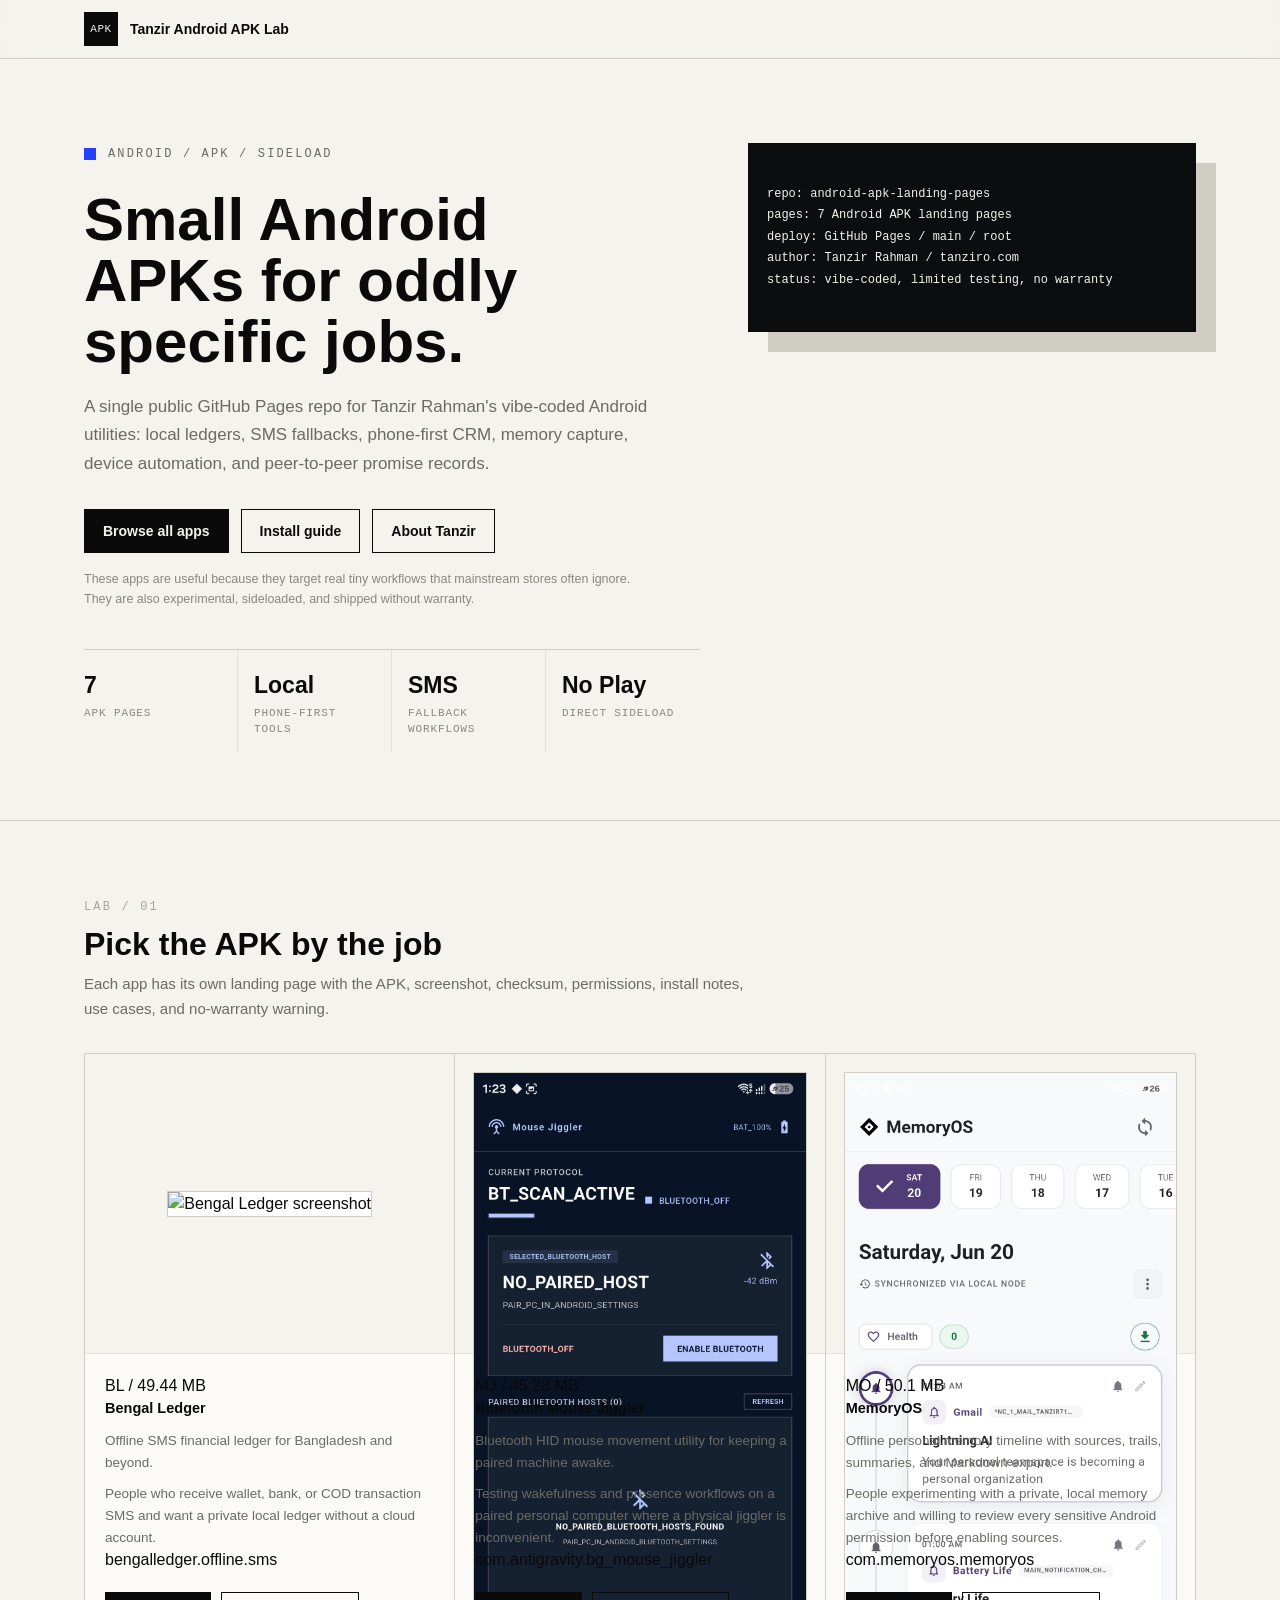
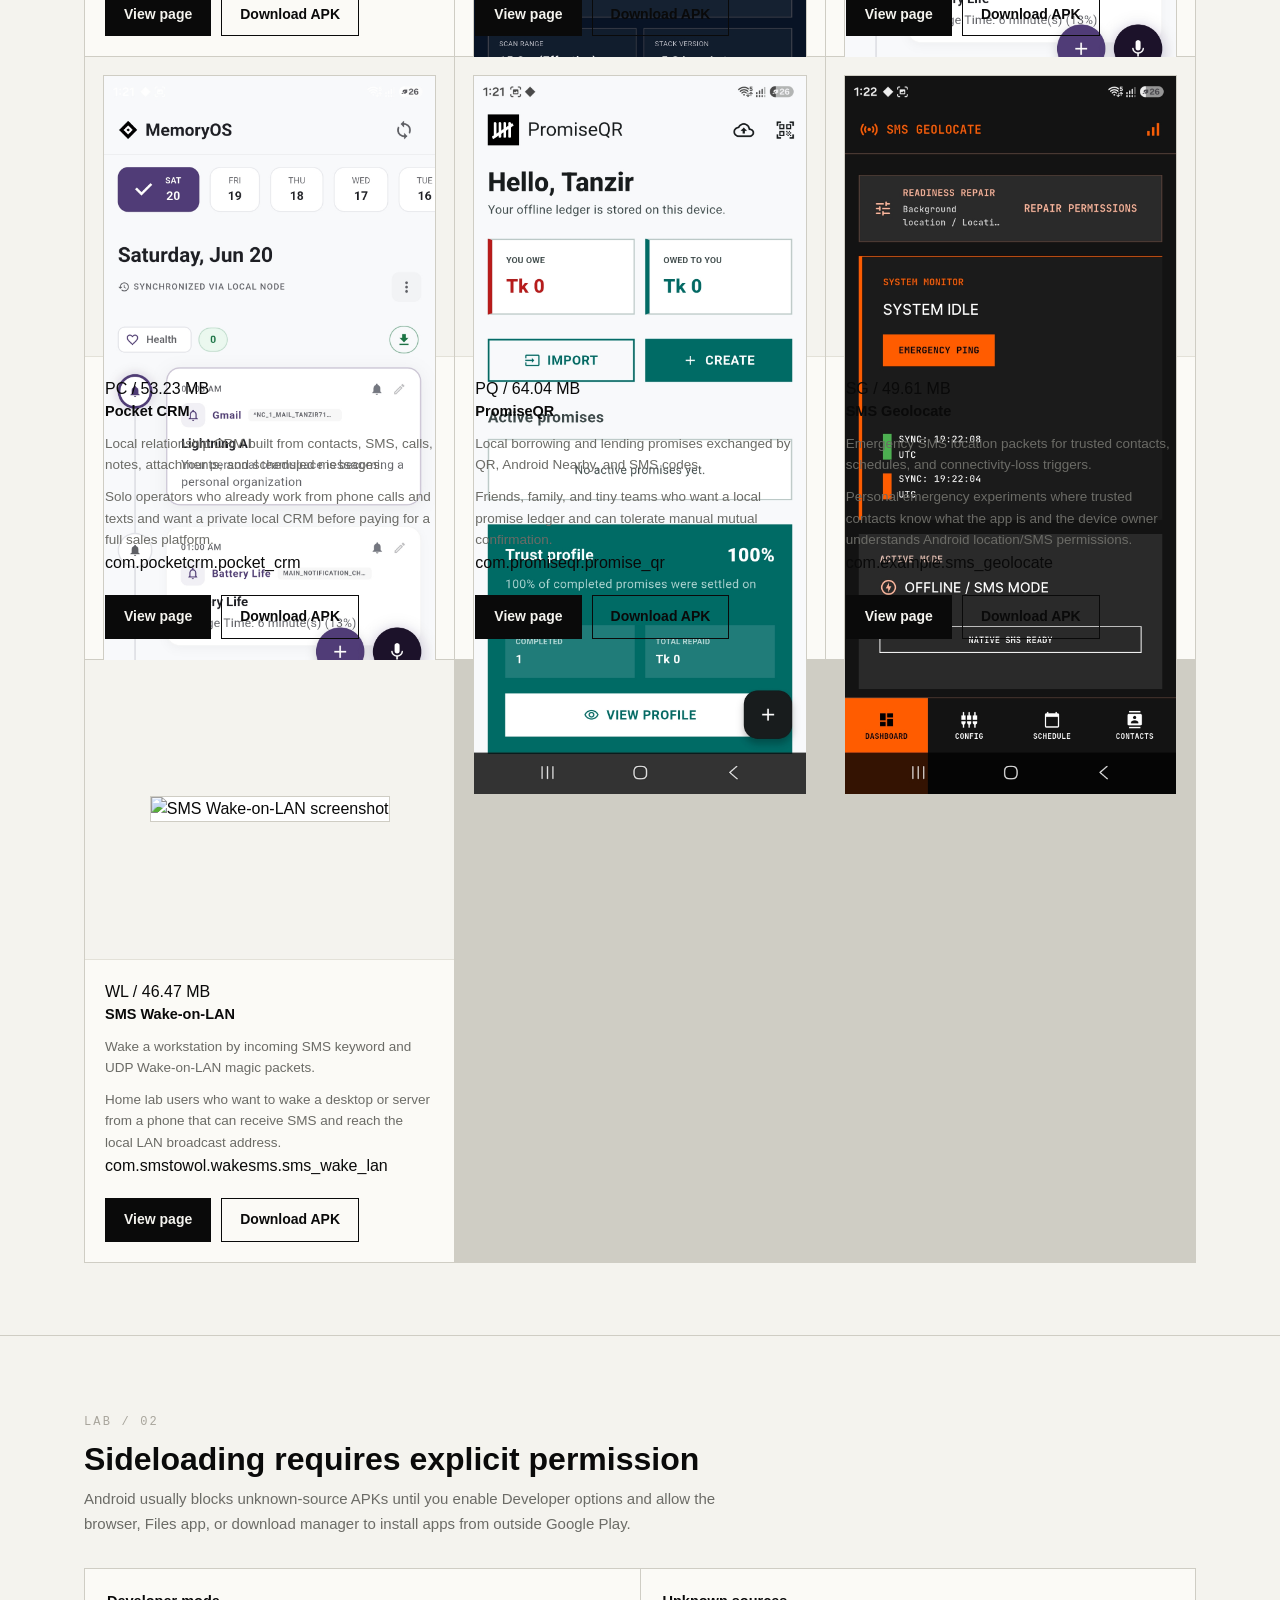
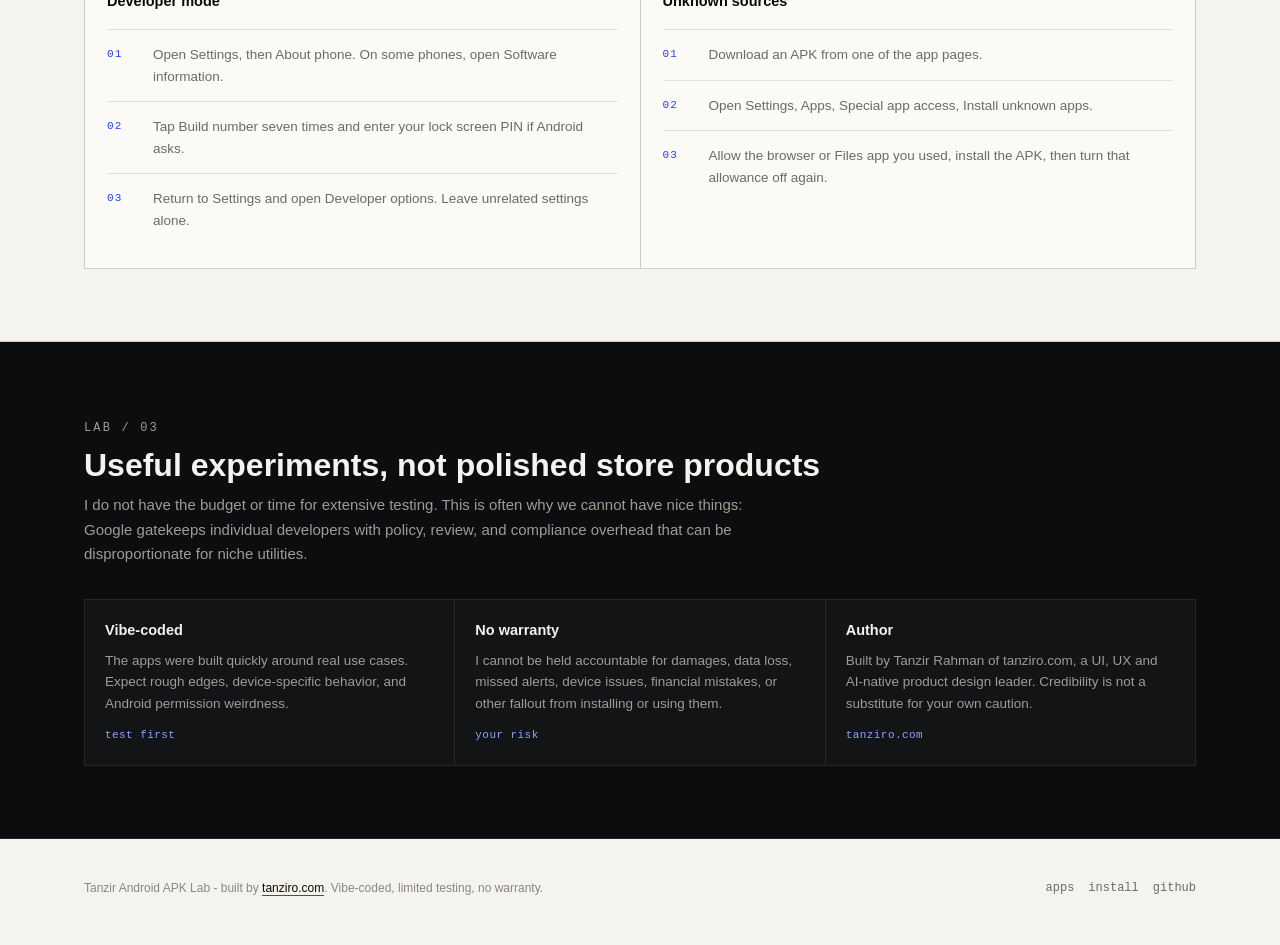
==== index.html @ 5bccbd44 "Create master APK landing pages" ====
﻿<!DOCTYPE html>
<html lang="en">
<head>
    <meta charset="UTF-8">
    <meta name="viewport" content="width=device-width, initial-scale=1.0">
    <title>Tanzir Android APK Lab - Vibe-coded Android utilities</title>
    <meta name="description" content="A single GitHub Pages repo hosting Tanzir Rahman's vibe-coded Android APKs: finance ledgers, SMS utilities, local CRM, memory tools, PromiseQR, and more.">
    <meta name="keywords" content="Tanzir Android APKs, sideload Android apps, offline Android utilities, SMS Wake-on-LAN, PromiseQR, Bengal Ledger, Pocket CRM, MemoryOS">
    <meta name="author" content="Tanzir Rahman">
    <meta name="robots" content="index, follow">
    <link rel="canonical" href="https://tanzir71.github.io/android-apk-landing-pages/">
    <meta property="og:title" content="Tanzir Android APK Lab">
    <meta property="og:description" content="Vibe-coded Android APKs for narrow, useful, local-first jobs.">
    <meta property="og:type" content="website">
    <meta property="og:url" content="https://tanzir71.github.io/android-apk-landing-pages/">
    <meta name="twitter:card" content="summary">
    <link rel="stylesheet" href="./styles.css">
    <script type="application/ld+json">{"@context":"https://schema.org","@type":"CollectionPage","name":"Tanzir Android APK Lab","description":"A single GitHub Pages repo hosting vibe-coded Android APK landing pages and downloads by Tanzir Rahman.","url":"https://tanzir71.github.io/android-apk-landing-pages/","author":{"url":"https://tanziro.com","name":"Tanzir Rahman","@type":"Person"},"hasPart":[{"url":"https://tanzir71.github.io/android-apk-landing-pages/bengal-ledger/","name":"Bengal Ledger","applicationCategory":"FinanceApplication","@type":"SoftwareApplication","operatingSystem":"Android"},{"url":"https://tanzir71.github.io/android-apk-landing-pages/bluetooth-mouse-jiggler/","name":"Bluetooth Mouse Jiggler","applicationCategory":"UtilitiesApplication","@type":"SoftwareApplication","operatingSystem":"Android"},{"url":"https://tanzir71.github.io/android-apk-landing-pages/memoryos/","name":"MemoryOS","applicationCategory":"ProductivityApplication","@type":"SoftwareApplication","operatingSystem":"Android"},{"url":"https://tanzir71.github.io/android-apk-landing-pages/pocket-crm/","name":"Pocket CRM","applicationCategory":"BusinessApplication","@type":"SoftwareApplication","operatingSystem":"Android"},{"url":"https://tanzir71.github.io/android-apk-landing-pages/promiseqr/","name":"PromiseQR","applicationCategory":"FinanceApplication","@type":"SoftwareApplication","operatingSystem":"Android"},{"url":"https://tanzir71.github.io/android-apk-landing-pages/sms-geolocate/","name":"SMS Geolocate","applicationCategory":"UtilitiesApplication","@type":"SoftwareApplication","operatingSystem":"Android"},{"url":"https://tanzir71.github.io/android-apk-landing-pages/sms-wake-lan/","name":"SMS Wake-on-LAN","applicationCategory":"UtilitiesApplication","@type":"SoftwareApplication","operatingSystem":"Android"}]}</script>
</head>
<body>
    <a class="skip sr-only" href="#main">Skip to content</a>
    <header>
        <div class="container header-inner">
            <a class="brand" href="./" aria-label="Tanzir Android APK Lab home">
                <span class="logo" aria-hidden="true"><span>APK</span></span>
                <span class="brand-name">Tanzir Android APK Lab</span>
            </a>
            <details class="site-menu">
                <summary class="menu-toggle" aria-label="Open menu"><span></span><span></span><span></span></summary>
                <nav aria-label="Primary navigation">
                    <a class="nav-link" href="#apps">apps</a>
                    <a class="nav-link" href="#install">install</a>
                    <a class="nav-link" href="#honesty">disclaimer</a>
                    <a class="btn btn-primary" href="#apps">Browse APKs</a>
                </nav>
            </details>
        </div>
    </header>
    <main id="main">
        <section class="hero">
            <div class="container hero-inner">
                <div class="hero-grid">
                    <div>
                        <span class="eyebrow">android / apk / sideload</span>
                        <h1>Small Android APKs for oddly specific jobs.</h1>
                        <p class="lead">A single public GitHub Pages repo for Tanzir Rahman's vibe-coded Android utilities: local ledgers, SMS fallbacks, phone-first CRM, memory capture, device automation, and peer-to-peer promise records.</p>
                        <div class="cta-row">
                            <a class="btn btn-primary" href="#apps">Browse all apps</a>
                            <a class="btn" href="#install">Install guide</a>
                            <a class="btn" href="https://tanziro.com" target="_blank" rel="noopener">About Tanzir</a>
                        </div>
                        <p class="hero-note">These apps are useful because they target real tiny workflows that mainstream stores often ignore. They are also experimental, sideloaded, and shipped without warranty.</p>
                        <div class="stats" aria-label="APK collection highlights">
                            <div class="stat"><div class="num">7</div><div class="lbl">apk pages</div></div>
                            <div class="stat"><div class="num">Local</div><div class="lbl">phone-first tools</div></div>
                            <div class="stat"><div class="num">SMS</div><div class="lbl">fallback workflows</div></div>
                            <div class="stat"><div class="num">No Play</div><div class="lbl">direct sideload</div></div>
                        </div>
                    </div>
                    <div class="master-terminal" aria-label="Repository summary">
repo: android-apk-landing-pages
pages: 7 Android APK landing pages
deploy: GitHub Pages / main / root
author: Tanzir Rahman / tanziro.com
status: vibe-coded, limited testing, no warranty
                    </div>
                </div>
            </div>
        </section>

        <section id="apps" class="section">
            <div class="container">
                <div class="section-head">
                    <span class="idx">LAB / 01</span>
                    <h2>Pick the APK by the job</h2>
                    <p class="sub">Each app has its own landing page with the APK, screenshot, checksum, permissions, install notes, use cases, and no-warranty warning.</p>
                </div>
                <div class="app-showcase">
                    <article class="app-card">
                        <a class="app-card-media" href="./bengal-ledger/">
                            <img src="./bengal-ledger/assets/bengal-ledger-screenshot.png" alt="Bengal Ledger screenshot" loading="lazy">
                        </a>
                        <div class="app-card-body">
                            <span class="idx">BL / 49.44 MB</span>
                            <h3>Bengal Ledger</h3>
                            <p>Offline SMS financial ledger for Bangladesh and beyond.</p>
                            <p>People who receive wallet, bank, or COD transaction SMS and want a private local ledger without a cloud account.</p>
                            <span class="k">bengalledger.offline.sms</span>
                        </div>
                        <div class="app-card-actions">
                            <a class="btn btn-primary" href="./bengal-ledger/">View page</a>
                            <a class="btn" href="./bengal-ledger/assets/bengal-ledger.apk" download>Download APK</a>
                        </div>
                    </article>
                    <article class="app-card">
                        <a class="app-card-media" href="./bluetooth-mouse-jiggler/">
                            <img src="./bluetooth-mouse-jiggler/assets/bluetooth-mouse-jiggler-screenshot.jpg" alt="Bluetooth Mouse Jiggler screenshot" loading="lazy">
                        </a>
                        <div class="app-card-body">
                            <span class="idx">MJ / 45.28 MB</span>
                            <h3>Bluetooth Mouse Jiggler</h3>
                            <p>Bluetooth HID mouse movement utility for keeping a paired machine awake.</p>
                            <p>Testing wakefulness and presence workflows on a paired personal computer where a physical jiggler is inconvenient.</p>
                            <span class="k">com.antigravity.bg_mouse_jiggler</span>
                        </div>
                        <div class="app-card-actions">
                            <a class="btn btn-primary" href="./bluetooth-mouse-jiggler/">View page</a>
                            <a class="btn" href="./bluetooth-mouse-jiggler/assets/bluetooth-mouse-jiggler.apk" download>Download APK</a>
                        </div>
                    </article>
                    <article class="app-card">
                        <a class="app-card-media" href="./memoryos/">
                            <img src="./memoryos/assets/memoryos-screenshot.jpg" alt="MemoryOS screenshot" loading="lazy">
                        </a>
                        <div class="app-card-body">
                            <span class="idx">MO / 50.1 MB</span>
                            <h3>MemoryOS</h3>
                            <p>Offline personal memory timeline with sources, trails, summaries, and Markdown export.</p>
                            <p>People experimenting with a private, local memory archive and willing to review every sensitive Android permission before enabling sources.</p>
                            <span class="k">com.memoryos.memoryos</span>
                        </div>
                        <div class="app-card-actions">
                            <a class="btn btn-primary" href="./memoryos/">View page</a>
                            <a class="btn" href="./memoryos/assets/memoryos.apk" download>Download APK</a>
                        </div>
                    </article>
                    <article class="app-card">
                        <a class="app-card-media" href="./pocket-crm/">
                            <img src="./pocket-crm/assets/pocket-crm-screenshot.jpg" alt="Pocket CRM screenshot" loading="lazy">
                        </a>
                        <div class="app-card-body">
                            <span class="idx">PC / 53.23 MB</span>
                            <h3>Pocket CRM</h3>
                            <p>Local relationship CRM built from contacts, SMS, calls, notes, attachments, and scheduled messages.</p>
                            <p>Solo operators who already work from phone calls and texts and want a private local CRM before paying for a full sales platform.</p>
                            <span class="k">com.pocketcrm.pocket_crm</span>
                        </div>
                        <div class="app-card-actions">
                            <a class="btn btn-primary" href="./pocket-crm/">View page</a>
                            <a class="btn" href="./pocket-crm/assets/pocket-crm.apk" download>Download APK</a>
                        </div>
                    </article>
                    <article class="app-card">
                        <a class="app-card-media" href="./promiseqr/">
                            <img src="./promiseqr/assets/promiseqr-screenshot.jpg" alt="PromiseQR screenshot" loading="lazy">
                        </a>
                        <div class="app-card-body">
                            <span class="idx">PQ / 64.04 MB</span>
                            <h3>PromiseQR</h3>
                            <p>Local borrowing and lending promises exchanged by QR, Android Nearby, and SMS codes.</p>
                            <p>Friends, family, and tiny teams who want a local promise ledger and can tolerate manual mutual confirmation.</p>
                            <span class="k">com.promiseqr.promise_qr</span>
                        </div>
                        <div class="app-card-actions">
                            <a class="btn btn-primary" href="./promiseqr/">View page</a>
                            <a class="btn" href="./promiseqr/assets/promiseqr.apk" download>Download APK</a>
                        </div>
                    </article>
                    <article class="app-card">
                        <a class="app-card-media" href="./sms-geolocate/">
                            <img src="./sms-geolocate/assets/sms-geolocate-screenshot.jpg" alt="SMS Geolocate screenshot" loading="lazy">
                        </a>
                        <div class="app-card-body">
                            <span class="idx">SG / 49.61 MB</span>
                            <h3>SMS Geolocate</h3>
                            <p>Emergency SMS location packets for trusted contacts, schedules, and connectivity-loss triggers.</p>
                            <p>Personal emergency experiments where trusted contacts know what the app is and the device owner understands Android location/SMS permissions.</p>
                            <span class="k">com.example.sms_geolocate</span>
                        </div>
                        <div class="app-card-actions">
                            <a class="btn btn-primary" href="./sms-geolocate/">View page</a>
                            <a class="btn" href="./sms-geolocate/assets/sms-geolocate.apk" download>Download APK</a>
                        </div>
                    </article>
                    <article class="app-card">
                        <a class="app-card-media" href="./sms-wake-lan/">
                            <img src="./sms-wake-lan/assets/sms-wake-lan-screenshot.png" alt="SMS Wake-on-LAN screenshot" loading="lazy">
                        </a>
                        <div class="app-card-body">
                            <span class="idx">WL / 46.47 MB</span>
                            <h3>SMS Wake-on-LAN</h3>
                            <p>Wake a workstation by incoming SMS keyword and UDP Wake-on-LAN magic packets.</p>
                            <p>Home lab users who want to wake a desktop or server from a phone that can receive SMS and reach the local LAN broadcast address.</p>
                            <span class="k">com.smstowol.wakesms.sms_wake_lan</span>
                        </div>
                        <div class="app-card-actions">
                            <a class="btn btn-primary" href="./sms-wake-lan/">View page</a>
                            <a class="btn" href="./sms-wake-lan/assets/sms-wake-lan.apk" download>Download APK</a>
                        </div>
                    </article>
                </div>
            </div>
        </section>

        <section id="install" class="section">
            <div class="container">
                <div class="section-head">
                    <span class="idx">LAB / 02</span>
                    <h2>Sideloading requires explicit permission</h2>
                    <p class="sub">Android usually blocks unknown-source APKs until you enable Developer options and allow the browser, Files app, or download manager to install apps from outside Google Play.</p>
                </div>
                <div class="install-grid">
                    <div class="install-panel">
                        <h3>Developer mode</h3>
                        <ol class="step-list">
                            <li>Open Settings, then About phone. On some phones, open Software information.</li>
                            <li>Tap Build number seven times and enter your lock screen PIN if Android asks.</li>
                            <li>Return to Settings and open Developer options. Leave unrelated settings alone.</li>
                        </ol>
                    </div>
                    <div class="install-panel">
                        <h3>Unknown sources</h3>
                        <ol class="step-list">
                            <li>Download an APK from one of the app pages.</li>
                            <li>Open Settings, Apps, Special app access, Install unknown apps.</li>
                            <li>Allow the browser or Files app you used, install the APK, then turn that allowance off again.</li>
                        </ol>
                    </div>
                </div>
            </div>
        </section>

        <section id="honesty" class="honesty section">
            <div class="container">
                <div class="section-head">
                    <span class="idx">LAB / 03</span>
                    <h2>Useful experiments, not polished store products</h2>
                    <p class="sub">I do not have the budget or time for extensive testing. This is often why we cannot have nice things: Google gatekeeps individual developers with policy, review, and compliance overhead that can be disproportionate for niche utilities.</p>
                </div>
                <div class="grid grid-3">
                    <div class="cell"><h3>Vibe-coded</h3><p>The apps were built quickly around real use cases. Expect rough edges, device-specific behavior, and Android permission weirdness.</p><span class="k">test first</span></div>
                    <div class="cell"><h3>No warranty</h3><p>I cannot be held accountable for damages, data loss, missed alerts, device issues, financial mistakes, or other fallout from installing or using them.</p><span class="k">your risk</span></div>
                    <div class="cell"><h3>Author</h3><p>Built by Tanzir Rahman of tanziro.com, a UI, UX and AI-native product design leader. Credibility is not a substitute for your own caution.</p><span class="k">tanziro.com</span></div>
                </div>
            </div>
        </section>
    </main>
    <footer>
        <div class="container footer-inner">
            <div class="footer-note">Tanzir Android APK Lab - built by <a href="https://tanziro.com" target="_blank" rel="noopener">tanziro.com</a>. Vibe-coded, limited testing, no warranty.</div>
            <div class="footer-links">
                <a href="#apps">apps</a>
                <a href="#install">install</a>
                <a href="https://github.com/tanzir71/android-apk-landing-pages" target="_blank" rel="noopener">github</a>
            </div>
        </div>
    </footer>
    <script src="./site.js"></script>
</body>
</html>
---- styles.css ----
﻿:root {
  --bg: #f4f3ee;
  --bg-alt: #ebe9e1;
  --fg: #0a0a0a;
  --muted: #6b6b66;
  --muted-2: #8a877e;
  --faint: #a8a59c;
  --border: #cfcdc4;
  --border-soft: #e3e1d8;
  --panel: #fbfaf6;
  --acc: #2540ff;
  --acc-soft: #c8d0ff;
  --danger: #a32222;
  --dk-bg: #0c0d0e;
  --dk-bg-2: #131416;
  --dk-ink: #f4f3ee;
  --dk-mute: #9b9d96;
  --dk-rule: #25272a;
  --f-sans: "Inter", "Inter Tight", "Helvetica Neue", Helvetica, Arial, system-ui, sans-serif;
  --f-mono: "JetBrains Mono", "SF Mono", ui-monospace, Menlo, Consolas, monospace;
}
* { box-sizing: border-box; }
html { scroll-behavior: smooth; }
body {
  margin: 0;
  background: var(--bg);
  color: var(--fg);
  font-family: var(--f-sans);
  line-height: 1.5;
}
a { color: inherit; text-decoration: none; }
img { max-width: 100%; display: block; }
.container { margin: 0 auto; max-width: 1152px; padding: 0 20px; }
.sr-only {
  position: absolute;
  width: 1px;
  height: 1px;
  padding: 0;
  margin: -1px;
  overflow: hidden;
  clip: rect(0,0,0,0);
  white-space: nowrap;
  border-width: 0;
}
.skip:focus {
  position: fixed;
  left: 16px;
  top: 16px;
  z-index: 9999;
  width: auto;
  height: auto;
  margin: 0;
  overflow: visible;
  clip: auto;
  white-space: normal;
  border: 1px solid var(--fg);
  background: var(--bg);
  padding: 8px 12px;
  font-size: 14px;
}
.mono { font-family: var(--f-mono); }
header {
  position: sticky;
  top: 0;
  z-index: 40;
  border-bottom: 1px solid var(--border);
  background: rgba(244, 243, 238, 0.92);
  backdrop-filter: blur(10px);
}
.header-inner {
  display: flex;
  align-items: center;
  justify-content: space-between;
  gap: 16px;
  padding-top: 12px;
  padding-bottom: 12px;
}
.brand { display: inline-flex; align-items: center; gap: 12px; min-width: 0; }
.logo {
  display: grid;
  place-items: center;
  width: 34px;
  height: 34px;
  background: var(--fg);
  flex: none;
}
.logo span {
  font-family: var(--f-mono);
  font-size: 11px;
  color: var(--bg);
  letter-spacing: 0.05em;
}
.brand-name {
  font-size: 14px;
  font-weight: 650;
  letter-spacing: 0;
  overflow: hidden;
  text-overflow: ellipsis;
  white-space: nowrap;
}
.site-menu { display: flex; align-items: center; margin-left: auto; }
.menu-toggle {
  display: none;
  position: relative;
  width: 36px;
  height: 36px;
  border: 1px solid var(--fg);
  background: transparent;
  color: var(--fg);
  cursor: pointer;
}
.menu-toggle::-webkit-details-marker { display: none; }
.menu-toggle span { position: absolute; left: 8px; right: 8px; height: 2px; background: currentColor; }
.menu-toggle span:nth-child(1) { top: 10px; }
.menu-toggle span:nth-child(2) { top: 17px; }
.menu-toggle span:nth-child(3) { top: 24px; }
nav {
  display: flex;
  flex-wrap: wrap;
  align-items: center;
  justify-content: flex-end;
  gap: 6px;
  font-size: 14px;
}
.nav-link {
  display: inline-flex;
  height: 36px;
  align-items: center;
  padding: 0 10px;
  color: var(--muted);
  transition: background-color 120ms ease, color 120ms ease;
}
.nav-link:hover { background: var(--bg-alt); color: var(--fg); }
.btn {
  display: inline-flex;
  align-items: center;
  justify-content: center;
  min-height: 44px;
  padding: 0 18px;
  border: 1px solid var(--fg);
  background: transparent;
  color: var(--fg);
  font-size: 14px;
  font-weight: 650;
  cursor: pointer;
  font-family: var(--f-sans);
  text-align: center;
  transition: background-color 120ms ease, color 120ms ease, border-color 120ms ease;
}
.btn:hover { background: var(--fg); color: var(--bg); }
.btn-primary { background: var(--fg); color: var(--bg); }
.btn-primary:hover { background: var(--acc); border-color: var(--acc); color: #fff; }
.btn-acc { background: var(--acc); border-color: var(--acc); color: #fff; }
.btn-acc:hover { background: var(--fg); border-color: var(--fg); color: var(--bg); }
.hero { border-bottom: 1px solid var(--border); position: relative; overflow: hidden; }
.hero-inner { padding-top: 84px; padding-bottom: 68px; position: relative; }
.hero-grid {
  display: grid;
  grid-template-columns: 1fr;
  gap: 48px;
  align-items: start;
}
@media (min-width: 980px) {
  .hero-grid { grid-template-columns: minmax(0, 11fr) minmax(300px, 8fr); }
}
.eyebrow {
  display: inline-flex;
  align-items: center;
  gap: 12px;
  font-family: var(--f-mono);
  font-size: 12px;
  letter-spacing: 0.18em;
  text-transform: uppercase;
  color: var(--muted);
}
.eyebrow::before { content: ""; width: 12px; height: 12px; background: var(--acc); flex: none; }
h1 {
  margin: 22px 0 0;
  font-size: 44px;
  font-weight: 700;
  letter-spacing: 0;
  line-height: 1.02;
  text-wrap: balance;
}
@media (min-width: 640px) { h1 { font-size: 60px; } }
.lead {
  margin-top: 20px;
  max-width: 590px;
  font-size: 16px;
  line-height: 1.7;
  color: var(--muted);
  text-wrap: pretty;
}
@media (min-width: 640px) { .lead { font-size: 17px; } }
.cta-row { margin-top: 30px; display: flex; flex-wrap: wrap; gap: 12px; align-items: center; }
.hero-note {
  margin-top: 16px;
  max-width: 560px;
  font-size: 12.5px;
  line-height: 1.6;
  color: var(--muted-2);
}
.hero-note a { border-bottom: 1px solid var(--acc); color: var(--fg); }
.stats {
  margin-top: 40px;
  display: grid;
  grid-template-columns: repeat(2, minmax(0, 1fr));
  border-top: 1px solid var(--border);
}
@media (min-width: 640px) { .stats { grid-template-columns: repeat(4, minmax(0, 1fr)); } }
.stat { padding: 18px 16px 14px 16px; border-right: 1px solid var(--border-soft); min-width: 0; }
.stat:first-child { padding-left: 0; }
.stat:last-child { border-right: none; }
.stat .num {
  font-size: 23px;
  font-weight: 700;
  letter-spacing: 0;
  overflow-wrap: anywhere;
}
.stat .lbl {
  margin-top: 2px;
  font-size: 11px;
  font-family: var(--f-mono);
  letter-spacing: 0.08em;
  text-transform: uppercase;
  color: var(--muted-2);
}
.phone-wrap {
  display: grid;
  grid-template-columns: minmax(0, 1fr);
  gap: 14px;
  min-width: 0;
}
.phone-frame {
  border: 1px solid var(--fg);
  background: var(--dk-bg);
  padding: 12px;
  width: min(100%, 380px);
  margin: 0 auto;
  justify-self: center;
  box-shadow: 20px 20px 0 var(--border);
}
.phone-frame img {
  width: 100%;
  height: min(72vh, 760px);
  object-fit: contain;
  object-position: top center;
  border: 1px solid var(--dk-rule);
  background: #fff;
}
.checksum {
  max-width: 380px;
  justify-self: center;
  width: 100%;
  border: 1px solid var(--border);
  background: var(--panel);
  padding: 12px;
}
.checksum .label {
  display: block;
  font-family: var(--f-mono);
  font-size: 11px;
  letter-spacing: 0.14em;
  text-transform: uppercase;
  color: var(--muted-2);
}
.checksum code {
  display: block;
  margin-top: 8px;
  font-family: var(--f-mono);
  font-size: 11px;
  line-height: 1.55;
  word-break: break-all;
  color: var(--fg);
}
.copy-inline {
  margin-top: 10px;
  min-height: 30px;
  padding: 0 10px;
  border: 1px solid var(--border);
  background: transparent;
  font-family: var(--f-mono);
  font-size: 10.5px;
  letter-spacing: 0.08em;
  cursor: pointer;
}
.copy-inline:hover { border-color: var(--acc); color: var(--acc); }
.section { padding: 72px 0; border-bottom: 1px solid var(--border); }
.section-head { margin-bottom: 32px; }
.section-head .idx { font-family: var(--f-mono); font-size: 12px; color: var(--faint); letter-spacing: 0.18em; }
h2 {
  margin: 10px 0 0;
  font-size: 26px;
  font-weight: 700;
  letter-spacing: 0;
  line-height: 1.1;
  text-wrap: balance;
}
@media (min-width: 640px) { h2 { font-size: 32px; } }
.sub {
  margin-top: 10px;
  font-size: 15px;
  color: var(--muted);
  max-width: 680px;
  line-height: 1.65;
}
.grid {
  display: grid;
  grid-template-columns: 1fr;
  gap: 1px;
  background: var(--border);
  border: 1px solid var(--border);
}
@media (min-width: 640px) { .grid-2 { grid-template-columns: repeat(2, minmax(0, 1fr)); } }
@media (min-width: 1024px) {
  .grid-3 { grid-template-columns: repeat(3, minmax(0, 1fr)); }
  .grid-4 { grid-template-columns: repeat(4, minmax(0, 1fr)); }
}
.cell {
  background: var(--panel);
  padding: 20px;
  min-width: 0;
  transition: background-color 120ms ease;
}
.cell:hover { background: var(--bg); }
h3 { margin: 0; font-size: 14.5px; font-weight: 700; letter-spacing: 0; }
.cell p { margin: 8px 0 0; font-size: 13.5px; line-height: 1.6; color: var(--muted); }
.cell .k {
  display: inline-block;
  margin-top: 12px;
  font-size: 11px;
  color: var(--acc);
  font-family: var(--f-mono);
  letter-spacing: 0.04em;
  overflow-wrap: anywhere;
}
.link-cell { display: block; }
.install-grid {
  display: grid;
  grid-template-columns: 1fr;
  gap: 1px;
  background: var(--border);
  border: 1px solid var(--border);
}
@media (min-width: 900px) { .install-grid { grid-template-columns: minmax(0, 1fr) minmax(0, 1fr); } }
.install-panel {
  background: var(--panel);
  padding: 22px;
  min-width: 0;
}
.step-list {
  margin: 16px 0 0;
  padding: 0;
  list-style: none;
  counter-reset: steps;
}
.step-list li {
  counter-increment: steps;
  display: grid;
  grid-template-columns: 34px minmax(0, 1fr);
  gap: 12px;
  padding: 14px 0;
  border-top: 1px solid var(--border-soft);
  font-size: 13.5px;
  color: var(--muted);
  line-height: 1.6;
}
.step-list li::before {
  content: counter(steps, decimal-leading-zero);
  font-family: var(--f-mono);
  color: var(--acc);
  font-size: 11px;
  letter-spacing: 0.1em;
  padding-top: 2px;
}
.pre-block {
  position: relative;
  margin-top: 16px;
  min-width: 0;
  background: var(--dk-bg);
  color: var(--dk-ink);
  font-family: var(--f-mono);
  font-size: 12px;
  line-height: 1.65;
  padding: 16px;
  padding-right: 64px;
  overflow-x: auto;
  white-space: pre-wrap;
  word-break: break-word;
}
.pre-copy {
  position: absolute;
  top: 8px;
  right: 8px;
  min-height: 26px;
  padding: 0 10px;
  font-size: 10.5px;
  font-family: var(--f-mono);
  letter-spacing: 0.06em;
  border: 1px solid var(--dk-rule);
  background: var(--dk-bg-2);
  color: var(--dk-ink);
  cursor: pointer;
}
.pre-copy:hover { background: var(--acc); border-color: var(--acc); }
.perm-table {
  border: 1px solid var(--border);
  background: var(--border);
  display: grid;
  gap: 1px;
}
.perm-row {
  display: grid;
  grid-template-columns: 1fr;
  gap: 0;
  background: var(--panel);
  min-width: 0;
}
@media (min-width: 760px) { .perm-row { grid-template-columns: minmax(220px, 0.7fr) minmax(0, 1.3fr); } }
.perm-name {
  padding: 14px 16px;
  font-family: var(--f-mono);
  font-size: 12px;
  color: var(--fg);
  border-bottom: 1px solid var(--border-soft);
  overflow-wrap: anywhere;
}
@media (min-width: 760px) { .perm-name { border-right: 1px solid var(--border-soft); border-bottom: 0; } }
.perm-why {
  padding: 14px 16px;
  color: var(--muted);
  font-size: 13.5px;
  line-height: 1.6;
}
.honesty {
  background: var(--dk-bg);
  color: var(--dk-ink);
  border-bottom: 1px solid var(--dk-rule);
}
.honesty .section-head .idx { color: var(--dk-mute); }
.honesty h2 { color: var(--dk-ink); }
.honesty .sub { color: var(--dk-mute); }
.honesty .grid { background: var(--dk-rule); border-color: var(--dk-rule); }
.honesty .cell { background: var(--dk-bg-2); }
.honesty .cell:hover { background: #181a1d; }
.honesty .cell p { color: var(--dk-mute); }
.honesty .cell .k { color: #8fa3ff; }
.author-band {
  display: grid;
  grid-template-columns: 1fr;
  gap: 1px;
  background: var(--border);
  border: 1px solid var(--border);
}
@media (min-width: 820px) { .author-band { grid-template-columns: minmax(0, 1fr) minmax(0, 1fr); } }
.author-card {
  background: var(--panel);
  padding: 24px 22px;
  min-width: 0;
}
.author-card p { margin: 10px 0 0; color: var(--muted); font-size: 14px; line-height: 1.65; }
.author-card a { border-bottom: 1px solid var(--acc); }
footer { padding: 40px 0 48px; }
.footer-inner {
  display: flex;
  flex-direction: column;
  gap: 14px;
  justify-content: space-between;
}
@media (min-width: 640px) { .footer-inner { flex-direction: row; align-items: center; } }
.footer-note { font-size: 12px; color: var(--muted-2); }
.footer-note a { border-bottom: 1px solid var(--acc); color: var(--fg); }
.footer-links {
  display: flex;
  flex-wrap: wrap;
  gap: 14px;
  font-size: 12px;
  font-family: var(--f-mono);
}
.footer-links a { color: var(--muted); }
.footer-links a:hover { color: var(--acc); }
@media (max-width: 639px) {
  .container { padding-left: 16px; padding-right: 16px; }
  .header-inner { position: relative; min-height: 58px; gap: 12px; }
  .site-menu { flex: none; margin-left: auto; }
  .menu-toggle { display: block; }
  .menu-toggle:focus-visible { outline: 2px solid var(--acc); outline-offset: 2px; }
  header nav {
    display: none;
    position: absolute;
    left: 16px;
    right: 16px;
    top: calc(100% + 1px);
    z-index: 50;
    flex-direction: column;
    align-items: stretch;
    justify-content: flex-start;
    gap: 4px;
    margin: 0;
    padding: 8px;
    overflow: visible;
    border: 1px solid var(--border);
    background: var(--bg);
    box-shadow: 0 18px 36px rgba(10, 10, 10, 0.14);
  }
  .site-menu[open] nav { display: flex; }
  header .nav-link, header .btn { width: 100%; justify-content: flex-start; min-height: 36px; }
  .hero-inner { padding-top: 52px; padding-bottom: 56px; }
  .hero-grid { gap: 36px; }
  .eyebrow { gap: 8px; font-size: 11px; letter-spacing: 0.12em; line-height: 1.6; }
  h1 { font-size: 39px; line-height: 1.05; }
  .lead { line-height: 1.62; }
  .stats { margin-top: 32px; }
  .stat { padding: 16px 12px 13px 12px; }
  .stat:first-child { padding-left: 0; }
  .phone-frame { box-shadow: 10px 10px 0 var(--border); }
  .section { padding: 56px 0; }
  .cta-row .btn { width: 100%; }
}
@media (prefers-reduced-motion: reduce) {
  html { scroll-behavior: auto; }
  *, *::before, *::after { transition-duration: 0.01ms !important; animation-duration: 0.01ms !important; }
}
.master-terminal {
  border: 1px solid var(--fg);
  background: var(--dk-bg);
  color: var(--dk-ink);
  padding: 18px;
  box-shadow: 20px 20px 0 var(--border);
  font-family: var(--f-mono);
  font-size: 12px;
  line-height: 1.8;
  white-space: pre-wrap;
  overflow-x: auto;
}
.master-terminal .muted { color: var(--dk-mute); }
.app-showcase {
  display: grid;
  grid-template-columns: 1fr;
  gap: 1px;
  background: var(--border);
  border: 1px solid var(--border);
}
@media (min-width: 760px) { .app-showcase { grid-template-columns: repeat(2, minmax(0, 1fr)); } }
@media (min-width: 1120px) { .app-showcase { grid-template-columns: repeat(3, minmax(0, 1fr)); } }
.app-card {
  display: grid;
  grid-template-rows: auto 1fr auto;
  min-width: 0;
  background: var(--panel);
  color: var(--fg);
}
.app-card-media {
  height: 300px;
  padding: 18px;
  border-bottom: 1px solid var(--border-soft);
  background: var(--bg);
  display: grid;
  place-items: center;
}
.app-card-media img {
  max-height: 100%;
  width: auto;
  object-fit: contain;
  border: 1px solid var(--border);
  background: #fff;
}
.app-card-body { padding: 20px; }
.app-card-body p { margin: 10px 0 0; color: var(--muted); font-size: 13.5px; line-height: 1.6; }
.app-card-actions {
  display: flex;
  flex-wrap: wrap;
  gap: 10px;
  padding: 0 20px 20px;
}
@media (max-width: 639px) {
  .master-terminal { box-shadow: 10px 10px 0 var(--border); }
  .app-card-media { height: 260px; }
}
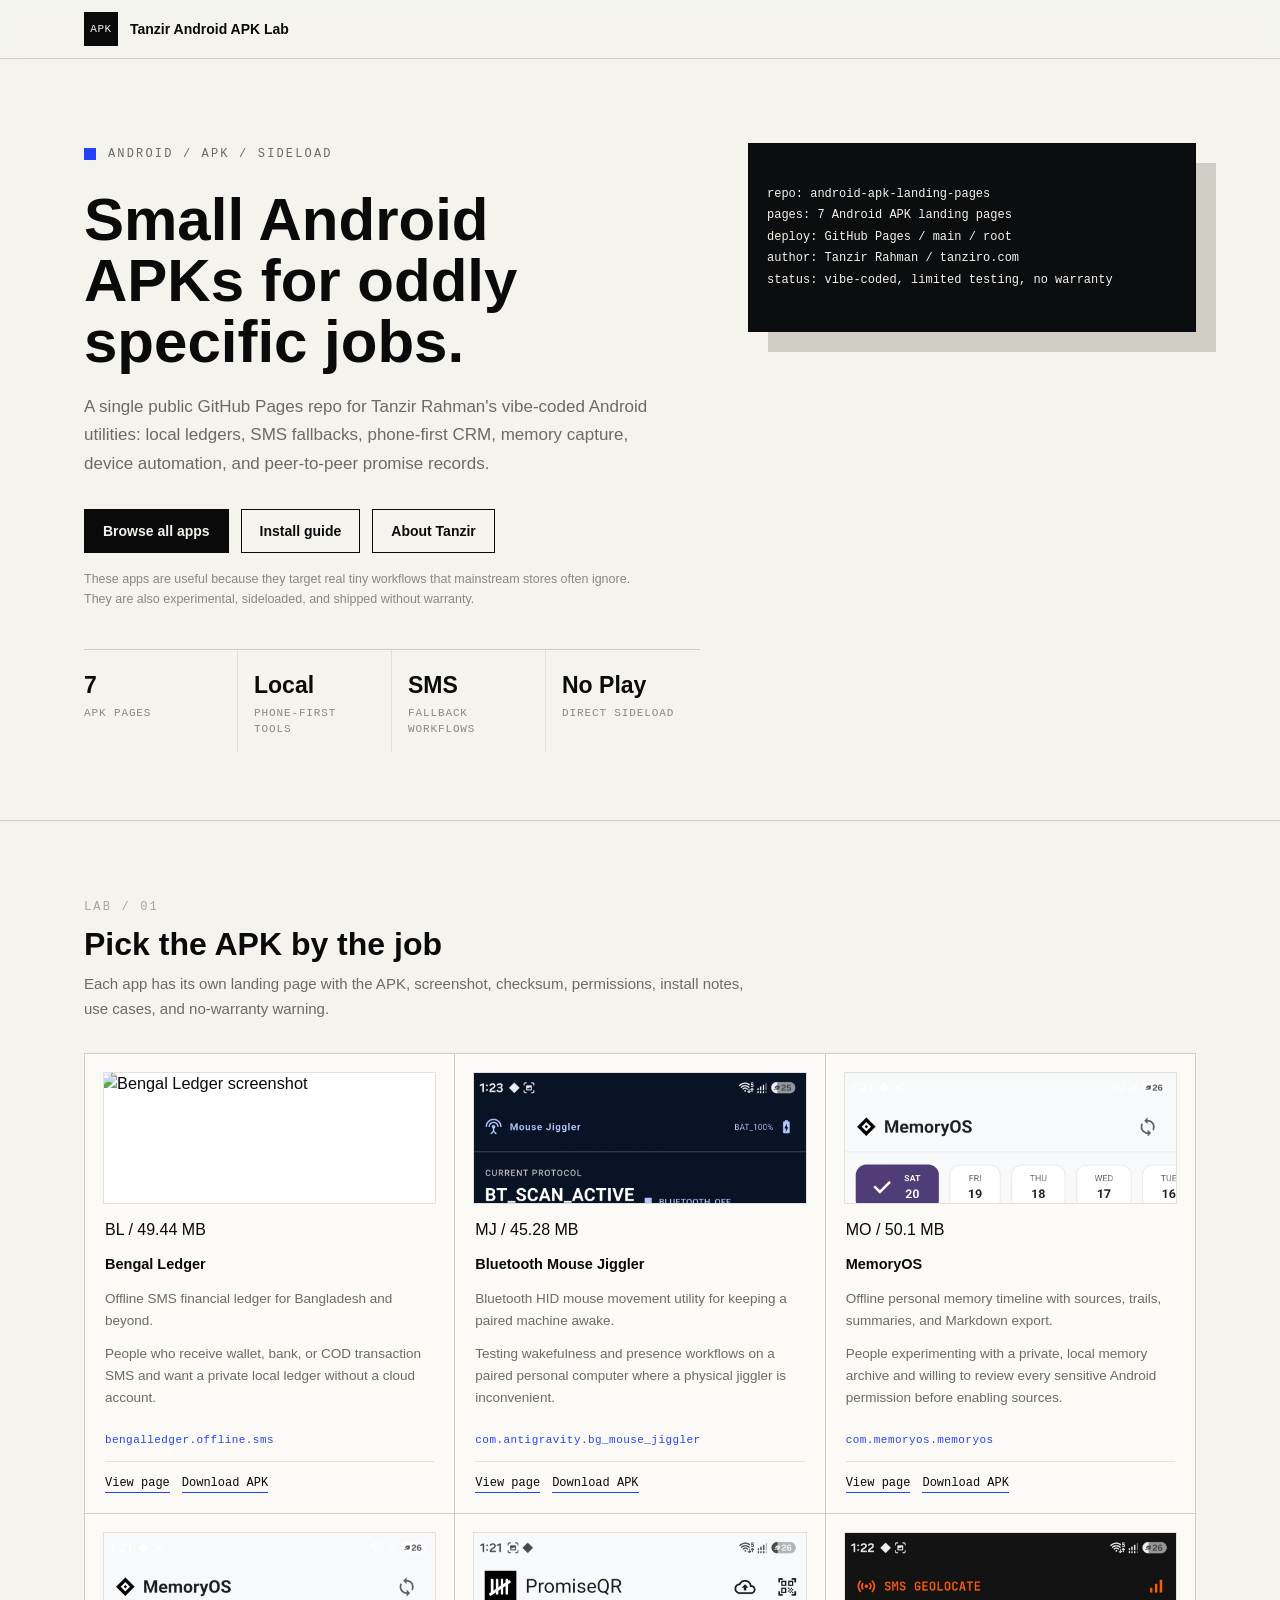
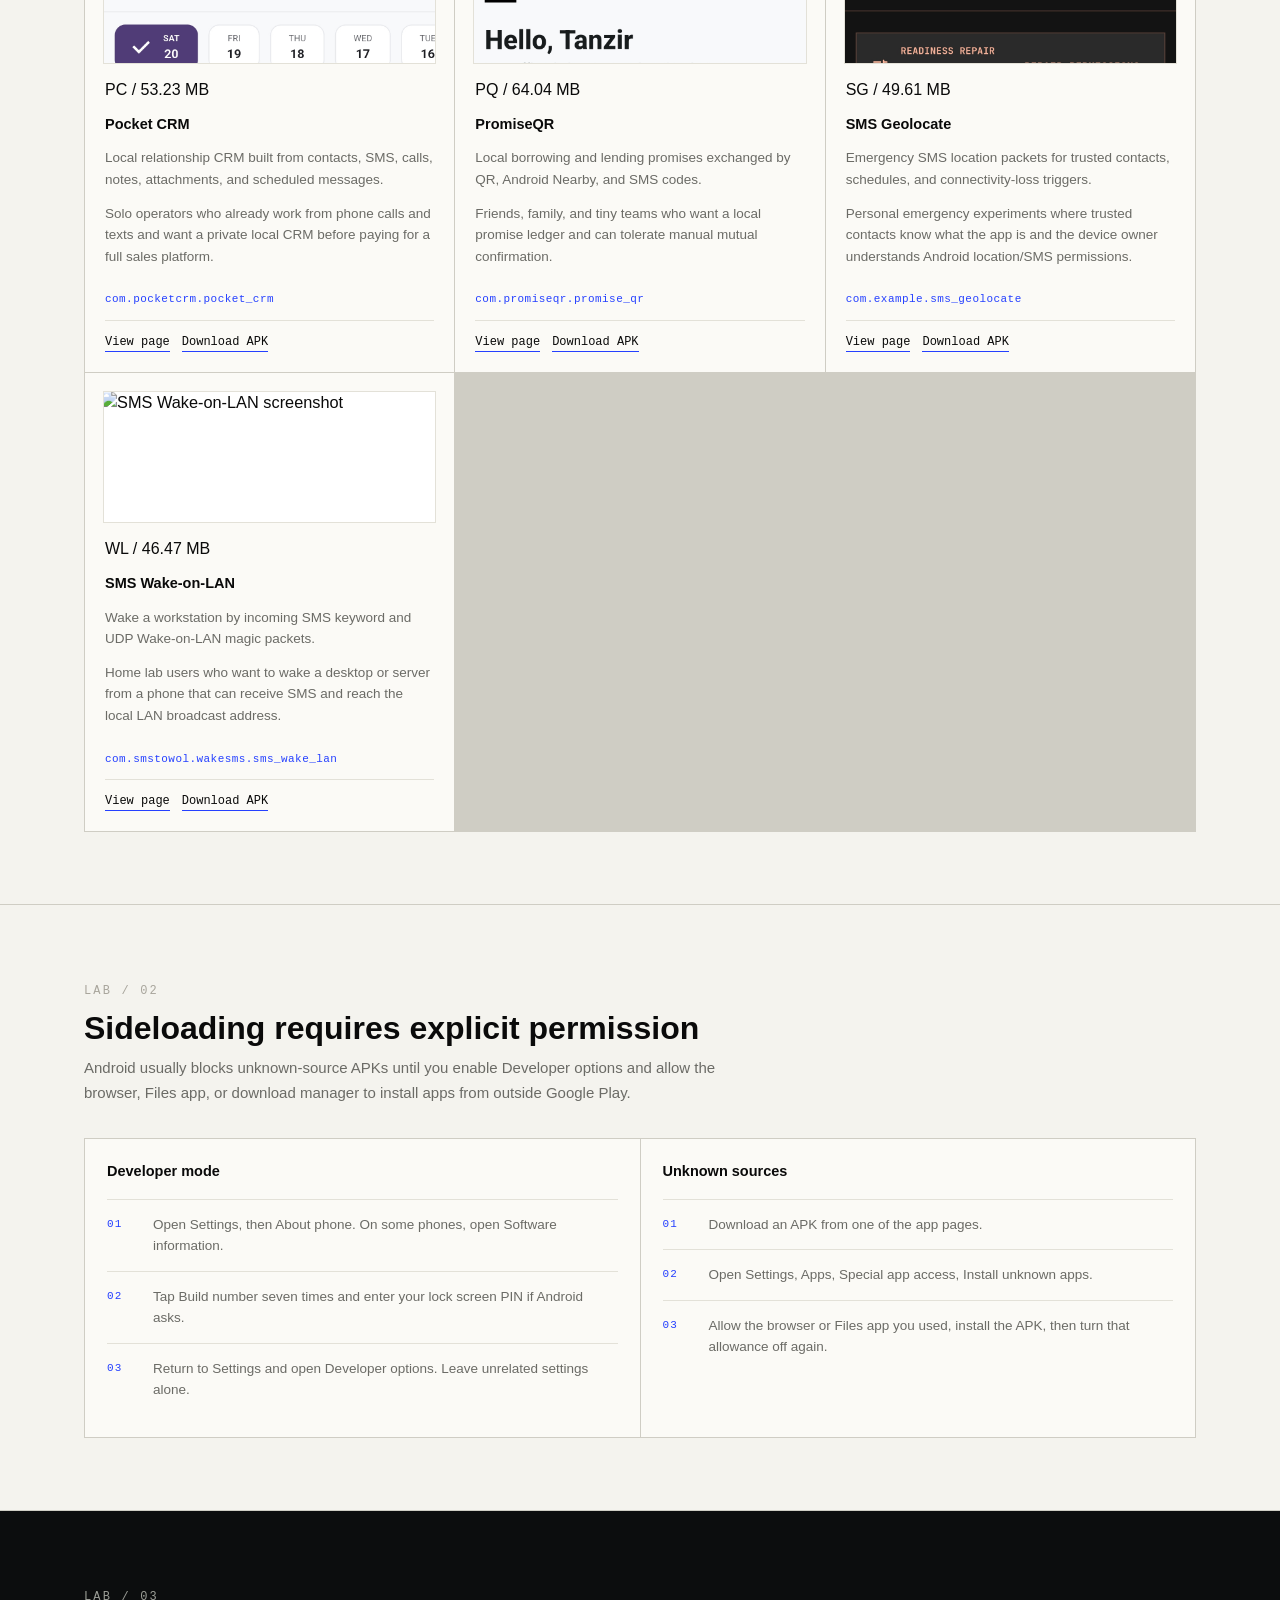
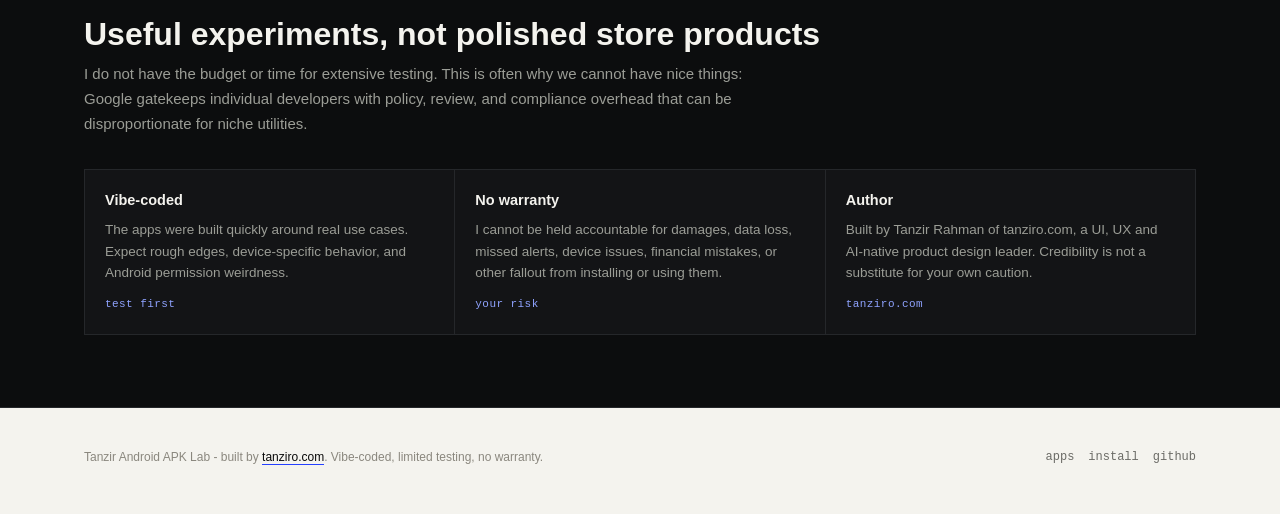
==== commit 81f58fa2: "Simplify master app directory" ====
--- a/index.html
+++ b/index.html
@@ -75,117 +75,103 @@
                     <h2>Pick the APK by the job</h2>
                     <p class="sub">Each app has its own landing page with the APK, screenshot, checksum, permissions, install notes, use cases, and no-warranty warning.</p>
                 </div>
-                <div class="app-showcase">
-                    <article class="app-card">
-                        <a class="app-card-media" href="./bengal-ledger/">
+                <div class="grid grid-3 app-directory">
+                    <article class="cell app-cell">
+                        <a class="app-thumb" href="./bengal-ledger/" aria-label="Open Bengal Ledger landing page">
                             <img src="./bengal-ledger/assets/bengal-ledger-screenshot.png" alt="Bengal Ledger screenshot" loading="lazy">
                         </a>
-                        <div class="app-card-body">
-                            <span class="idx">BL / 49.44 MB</span>
-                            <h3>Bengal Ledger</h3>
-                            <p>Offline SMS financial ledger for Bangladesh and beyond.</p>
-                            <p>People who receive wallet, bank, or COD transaction SMS and want a private local ledger without a cloud account.</p>
-                            <span class="k">bengalledger.offline.sms</span>
-                        </div>
-                        <div class="app-card-actions">
-                            <a class="btn btn-primary" href="./bengal-ledger/">View page</a>
-                            <a class="btn" href="./bengal-ledger/assets/bengal-ledger.apk" download>Download APK</a>
-                        </div>
-                    </article>
-                    <article class="app-card">
-                        <a class="app-card-media" href="./bluetooth-mouse-jiggler/">
+                        <span class="idx">BL / 49.44 MB</span>
+                        <h3><a href="./bengal-ledger/">Bengal Ledger</a></h3>
+                        <p>Offline SMS financial ledger for Bangladesh and beyond.</p>
+                        <p class="app-use">People who receive wallet, bank, or COD transaction SMS and want a private local ledger without a cloud account.</p>
+                        <span class="k app-package">bengalledger.offline.sms</span>
+                        <div class="app-actions">
+                            <a href="./bengal-ledger/">View page</a>
+                            <a href="./bengal-ledger/assets/bengal-ledger.apk" download>Download APK</a>
+                        </div>
+                    </article>
+                    <article class="cell app-cell">
+                        <a class="app-thumb" href="./bluetooth-mouse-jiggler/" aria-label="Open Bluetooth Mouse Jiggler landing page">
                             <img src="./bluetooth-mouse-jiggler/assets/bluetooth-mouse-jiggler-screenshot.jpg" alt="Bluetooth Mouse Jiggler screenshot" loading="lazy">
                         </a>
-                        <div class="app-card-body">
-                            <span class="idx">MJ / 45.28 MB</span>
-                            <h3>Bluetooth Mouse Jiggler</h3>
-                            <p>Bluetooth HID mouse movement utility for keeping a paired machine awake.</p>
-                            <p>Testing wakefulness and presence workflows on a paired personal computer where a physical jiggler is inconvenient.</p>
-                            <span class="k">com.antigravity.bg_mouse_jiggler</span>
-                        </div>
-                        <div class="app-card-actions">
-                            <a class="btn btn-primary" href="./bluetooth-mouse-jiggler/">View page</a>
-                            <a class="btn" href="./bluetooth-mouse-jiggler/assets/bluetooth-mouse-jiggler.apk" download>Download APK</a>
-                        </div>
-                    </article>
-                    <article class="app-card">
-                        <a class="app-card-media" href="./memoryos/">
+                        <span class="idx">MJ / 45.28 MB</span>
+                        <h3><a href="./bluetooth-mouse-jiggler/">Bluetooth Mouse Jiggler</a></h3>
+                        <p>Bluetooth HID mouse movement utility for keeping a paired machine awake.</p>
+                        <p class="app-use">Testing wakefulness and presence workflows on a paired personal computer where a physical jiggler is inconvenient.</p>
+                        <span class="k app-package">com.antigravity.bg_mouse_jiggler</span>
+                        <div class="app-actions">
+                            <a href="./bluetooth-mouse-jiggler/">View page</a>
+                            <a href="./bluetooth-mouse-jiggler/assets/bluetooth-mouse-jiggler.apk" download>Download APK</a>
+                        </div>
+                    </article>
+                    <article class="cell app-cell">
+                        <a class="app-thumb" href="./memoryos/" aria-label="Open MemoryOS landing page">
                             <img src="./memoryos/assets/memoryos-screenshot.jpg" alt="MemoryOS screenshot" loading="lazy">
                         </a>
-                        <div class="app-card-body">
-                            <span class="idx">MO / 50.1 MB</span>
-                            <h3>MemoryOS</h3>
-                            <p>Offline personal memory timeline with sources, trails, summaries, and Markdown export.</p>
-                            <p>People experimenting with a private, local memory archive and willing to review every sensitive Android permission before enabling sources.</p>
-                            <span class="k">com.memoryos.memoryos</span>
-                        </div>
-                        <div class="app-card-actions">
-                            <a class="btn btn-primary" href="./memoryos/">View page</a>
-                            <a class="btn" href="./memoryos/assets/memoryos.apk" download>Download APK</a>
-                        </div>
-                    </article>
-                    <article class="app-card">
-                        <a class="app-card-media" href="./pocket-crm/">
+                        <span class="idx">MO / 50.1 MB</span>
+                        <h3><a href="./memoryos/">MemoryOS</a></h3>
+                        <p>Offline personal memory timeline with sources, trails, summaries, and Markdown export.</p>
+                        <p class="app-use">People experimenting with a private, local memory archive and willing to review every sensitive Android permission before enabling sources.</p>
+                        <span class="k app-package">com.memoryos.memoryos</span>
+                        <div class="app-actions">
+                            <a href="./memoryos/">View page</a>
+                            <a href="./memoryos/assets/memoryos.apk" download>Download APK</a>
+                        </div>
+                    </article>
+                    <article class="cell app-cell">
+                        <a class="app-thumb" href="./pocket-crm/" aria-label="Open Pocket CRM landing page">
                             <img src="./pocket-crm/assets/pocket-crm-screenshot.jpg" alt="Pocket CRM screenshot" loading="lazy">
                         </a>
-                        <div class="app-card-body">
-                            <span class="idx">PC / 53.23 MB</span>
-                            <h3>Pocket CRM</h3>
-                            <p>Local relationship CRM built from contacts, SMS, calls, notes, attachments, and scheduled messages.</p>
-                            <p>Solo operators who already work from phone calls and texts and want a private local CRM before paying for a full sales platform.</p>
-                            <span class="k">com.pocketcrm.pocket_crm</span>
-                        </div>
-                        <div class="app-card-actions">
-                            <a class="btn btn-primary" href="./pocket-crm/">View page</a>
-                            <a class="btn" href="./pocket-crm/assets/pocket-crm.apk" download>Download APK</a>
-                        </div>
-                    </article>
-                    <article class="app-card">
-                        <a class="app-card-media" href="./promiseqr/">
+                        <span class="idx">PC / 53.23 MB</span>
+                        <h3><a href="./pocket-crm/">Pocket CRM</a></h3>
+                        <p>Local relationship CRM built from contacts, SMS, calls, notes, attachments, and scheduled messages.</p>
+                        <p class="app-use">Solo operators who already work from phone calls and texts and want a private local CRM before paying for a full sales platform.</p>
+                        <span class="k app-package">com.pocketcrm.pocket_crm</span>
+                        <div class="app-actions">
+                            <a href="./pocket-crm/">View page</a>
+                            <a href="./pocket-crm/assets/pocket-crm.apk" download>Download APK</a>
+                        </div>
+                    </article>
+                    <article class="cell app-cell">
+                        <a class="app-thumb" href="./promiseqr/" aria-label="Open PromiseQR landing page">
                             <img src="./promiseqr/assets/promiseqr-screenshot.jpg" alt="PromiseQR screenshot" loading="lazy">
                         </a>
-                        <div class="app-card-body">
-                            <span class="idx">PQ / 64.04 MB</span>
-                            <h3>PromiseQR</h3>
-                            <p>Local borrowing and lending promises exchanged by QR, Android Nearby, and SMS codes.</p>
-                            <p>Friends, family, and tiny teams who want a local promise ledger and can tolerate manual mutual confirmation.</p>
-                            <span class="k">com.promiseqr.promise_qr</span>
-                        </div>
-                        <div class="app-card-actions">
-                            <a class="btn btn-primary" href="./promiseqr/">View page</a>
-                            <a class="btn" href="./promiseqr/assets/promiseqr.apk" download>Download APK</a>
-                        </div>
-                    </article>
-                    <article class="app-card">
-                        <a class="app-card-media" href="./sms-geolocate/">
+                        <span class="idx">PQ / 64.04 MB</span>
+                        <h3><a href="./promiseqr/">PromiseQR</a></h3>
+                        <p>Local borrowing and lending promises exchanged by QR, Android Nearby, and SMS codes.</p>
+                        <p class="app-use">Friends, family, and tiny teams who want a local promise ledger and can tolerate manual mutual confirmation.</p>
+                        <span class="k app-package">com.promiseqr.promise_qr</span>
+                        <div class="app-actions">
+                            <a href="./promiseqr/">View page</a>
+                            <a href="./promiseqr/assets/promiseqr.apk" download>Download APK</a>
+                        </div>
+                    </article>
+                    <article class="cell app-cell">
+                        <a class="app-thumb" href="./sms-geolocate/" aria-label="Open SMS Geolocate landing page">
                             <img src="./sms-geolocate/assets/sms-geolocate-screenshot.jpg" alt="SMS Geolocate screenshot" loading="lazy">
                         </a>
-                        <div class="app-card-body">
-                            <span class="idx">SG / 49.61 MB</span>
-                            <h3>SMS Geolocate</h3>
-                            <p>Emergency SMS location packets for trusted contacts, schedules, and connectivity-loss triggers.</p>
-                            <p>Personal emergency experiments where trusted contacts know what the app is and the device owner understands Android location/SMS permissions.</p>
-                            <span class="k">com.example.sms_geolocate</span>
-                        </div>
-                        <div class="app-card-actions">
-                            <a class="btn btn-primary" href="./sms-geolocate/">View page</a>
-                            <a class="btn" href="./sms-geolocate/assets/sms-geolocate.apk" download>Download APK</a>
-                        </div>
-                    </article>
-                    <article class="app-card">
-                        <a class="app-card-media" href="./sms-wake-lan/">
+                        <span class="idx">SG / 49.61 MB</span>
+                        <h3><a href="./sms-geolocate/">SMS Geolocate</a></h3>
+                        <p>Emergency SMS location packets for trusted contacts, schedules, and connectivity-loss triggers.</p>
+                        <p class="app-use">Personal emergency experiments where trusted contacts know what the app is and the device owner understands Android location/SMS permissions.</p>
+                        <span class="k app-package">com.example.sms_geolocate</span>
+                        <div class="app-actions">
+                            <a href="./sms-geolocate/">View page</a>
+                            <a href="./sms-geolocate/assets/sms-geolocate.apk" download>Download APK</a>
+                        </div>
+                    </article>
+                    <article class="cell app-cell">
+                        <a class="app-thumb" href="./sms-wake-lan/" aria-label="Open SMS Wake-on-LAN landing page">
                             <img src="./sms-wake-lan/assets/sms-wake-lan-screenshot.png" alt="SMS Wake-on-LAN screenshot" loading="lazy">
                         </a>
-                        <div class="app-card-body">
-                            <span class="idx">WL / 46.47 MB</span>
-                            <h3>SMS Wake-on-LAN</h3>
-                            <p>Wake a workstation by incoming SMS keyword and UDP Wake-on-LAN magic packets.</p>
-                            <p>Home lab users who want to wake a desktop or server from a phone that can receive SMS and reach the local LAN broadcast address.</p>
-                            <span class="k">com.smstowol.wakesms.sms_wake_lan</span>
-                        </div>
-                        <div class="app-card-actions">
-                            <a class="btn btn-primary" href="./sms-wake-lan/">View page</a>
-                            <a class="btn" href="./sms-wake-lan/assets/sms-wake-lan.apk" download>Download APK</a>
+                        <span class="idx">WL / 46.47 MB</span>
+                        <h3><a href="./sms-wake-lan/">SMS Wake-on-LAN</a></h3>
+                        <p>Wake a workstation by incoming SMS keyword and UDP Wake-on-LAN magic packets.</p>
+                        <p class="app-use">Home lab users who want to wake a desktop or server from a phone that can receive SMS and reach the local LAN broadcast address.</p>
+                        <span class="k app-package">com.smstowol.wakesms.sms_wake_lan</span>
+                        <div class="app-actions">
+                            <a href="./sms-wake-lan/">View page</a>
+                            <a href="./sms-wake-lan/assets/sms-wake-lan.apk" download>Download APK</a>
                         </div>
                     </article>
                 </div>
--- a/styles.css
+++ b/styles.css
@@ -534,46 +534,55 @@
   overflow-x: auto;
 }
 .master-terminal .muted { color: var(--dk-mute); }
-.app-showcase {
-  display: grid;
-  grid-template-columns: 1fr;
-  gap: 1px;
-  background: var(--border);
-  border: 1px solid var(--border);
-}
-@media (min-width: 760px) { .app-showcase { grid-template-columns: repeat(2, minmax(0, 1fr)); } }
-@media (min-width: 1120px) { .app-showcase { grid-template-columns: repeat(3, minmax(0, 1fr)); } }
-.app-card {
-  display: grid;
-  grid-template-rows: auto 1fr auto;
-  min-width: 0;
-  background: var(--panel);
-  color: var(--fg);
-}
-.app-card-media {
-  height: 300px;
-  padding: 18px;
-  border-bottom: 1px solid var(--border-soft);
-  background: var(--bg);
-  display: grid;
-  place-items: center;
-}
-.app-card-media img {
-  max-height: 100%;
-  width: auto;
-  object-fit: contain;
-  border: 1px solid var(--border);
+.app-directory { align-items: stretch; }
+.app-cell {
+  display: flex;
+  flex-direction: column;
+  gap: 12px;
+}
+.app-thumb {
+  display: block;
+  height: 132px;
+  margin: -2px -2px 2px;
+  border: 1px solid var(--border-soft);
   background: #fff;
-}
-.app-card-body { padding: 20px; }
-.app-card-body p { margin: 10px 0 0; color: var(--muted); font-size: 13.5px; line-height: 1.6; }
-.app-card-actions {
+  overflow: hidden;
+}
+.app-thumb img {
+  width: 100%;
+  height: 100%;
+  object-fit: cover;
+  object-position: top center;
+  transform: scale(1.02);
+}
+.app-cell h3 { margin-top: 0; }
+.app-cell h3 a:hover { color: var(--acc); }
+.app-cell p { margin: 0; }
+.app-use { color: var(--muted); }
+.app-package {
+  display: block;
+  max-width: 100%;
+  overflow-wrap: anywhere;
+}
+.app-actions {
   display: flex;
   flex-wrap: wrap;
-  gap: 10px;
-  padding: 0 20px 20px;
+  gap: 12px;
+  margin-top: auto;
+  padding-top: 12px;
+  border-top: 1px solid var(--border-soft);
+  font-family: var(--f-mono);
+  font-size: 12px;
+}
+.app-actions a {
+  color: var(--fg);
+  border-bottom: 1px solid var(--acc);
+}
+.app-actions a:hover {
+  color: var(--acc);
+  border-color: var(--fg);
 }
 @media (max-width: 639px) {
   .master-terminal { box-shadow: 10px 10px 0 var(--border); }
-  .app-card-media { height: 260px; }
-}
+  .app-thumb { height: 108px; }
+}
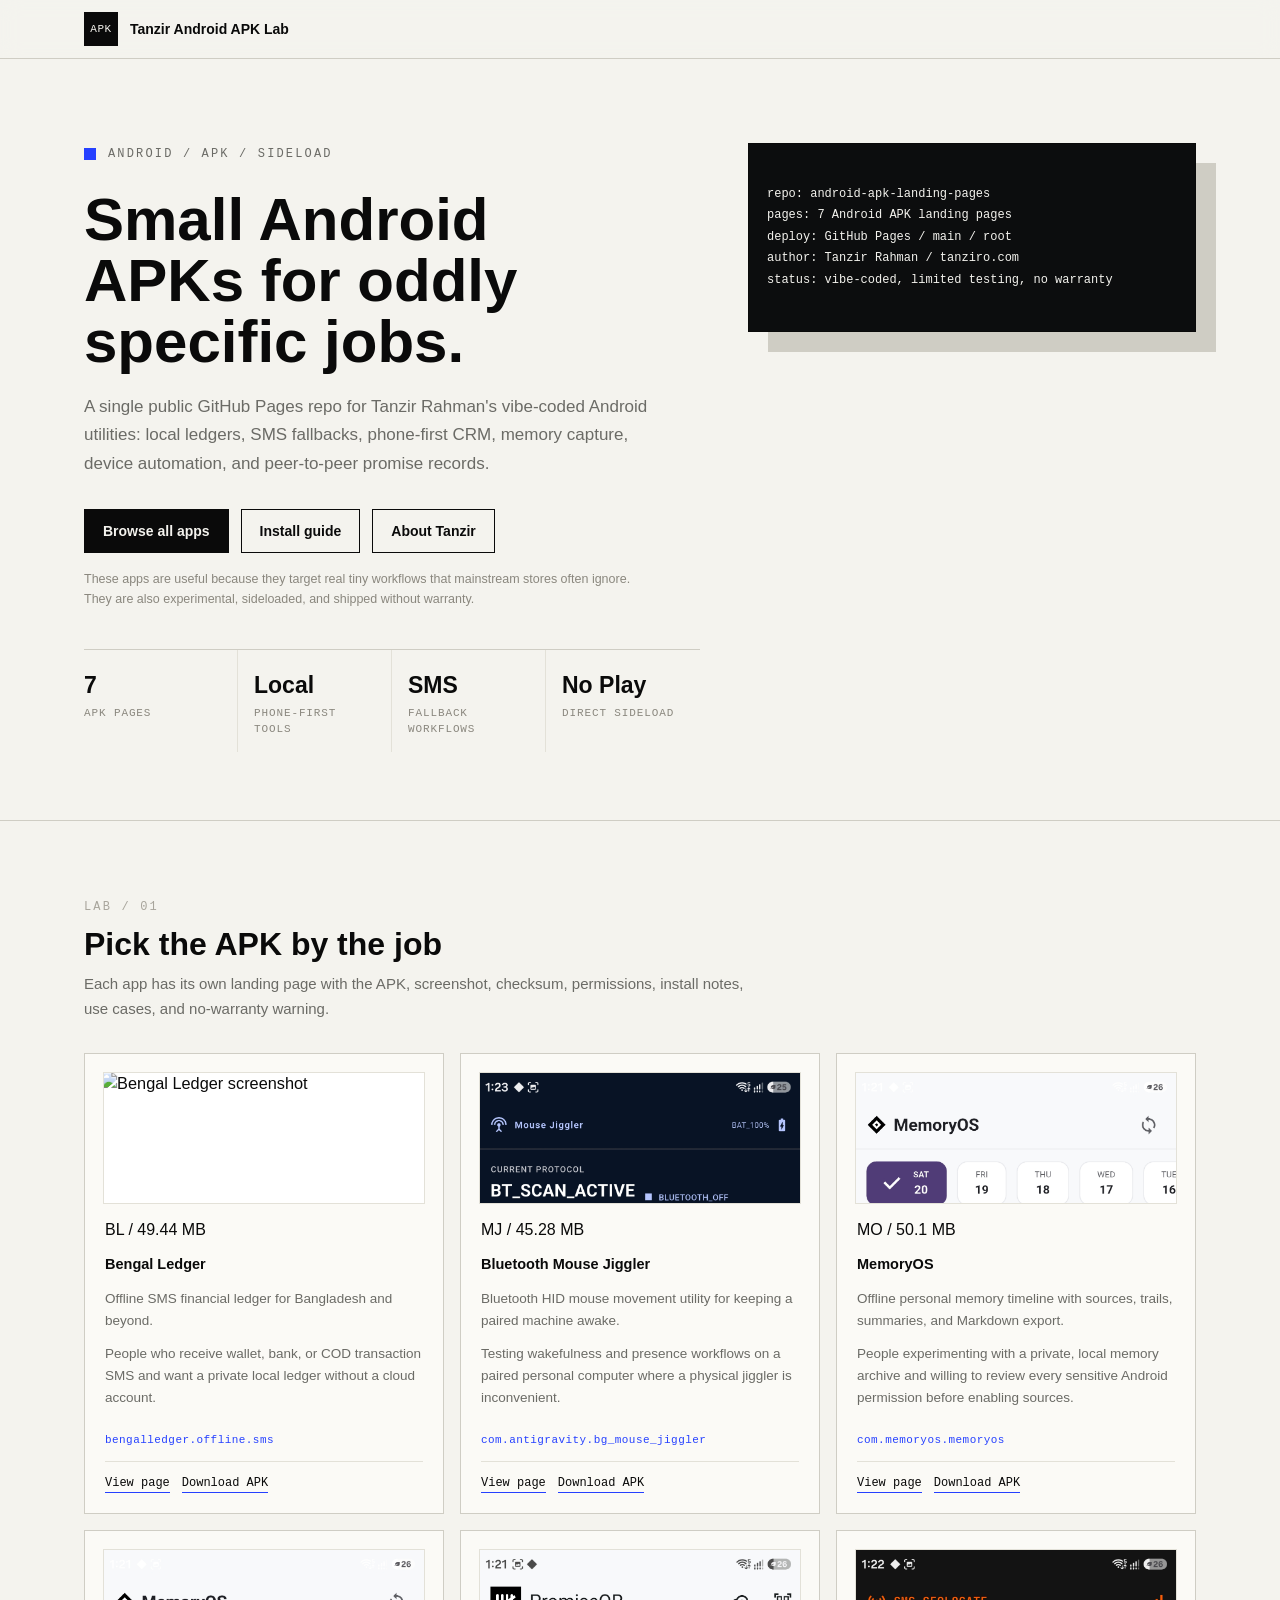
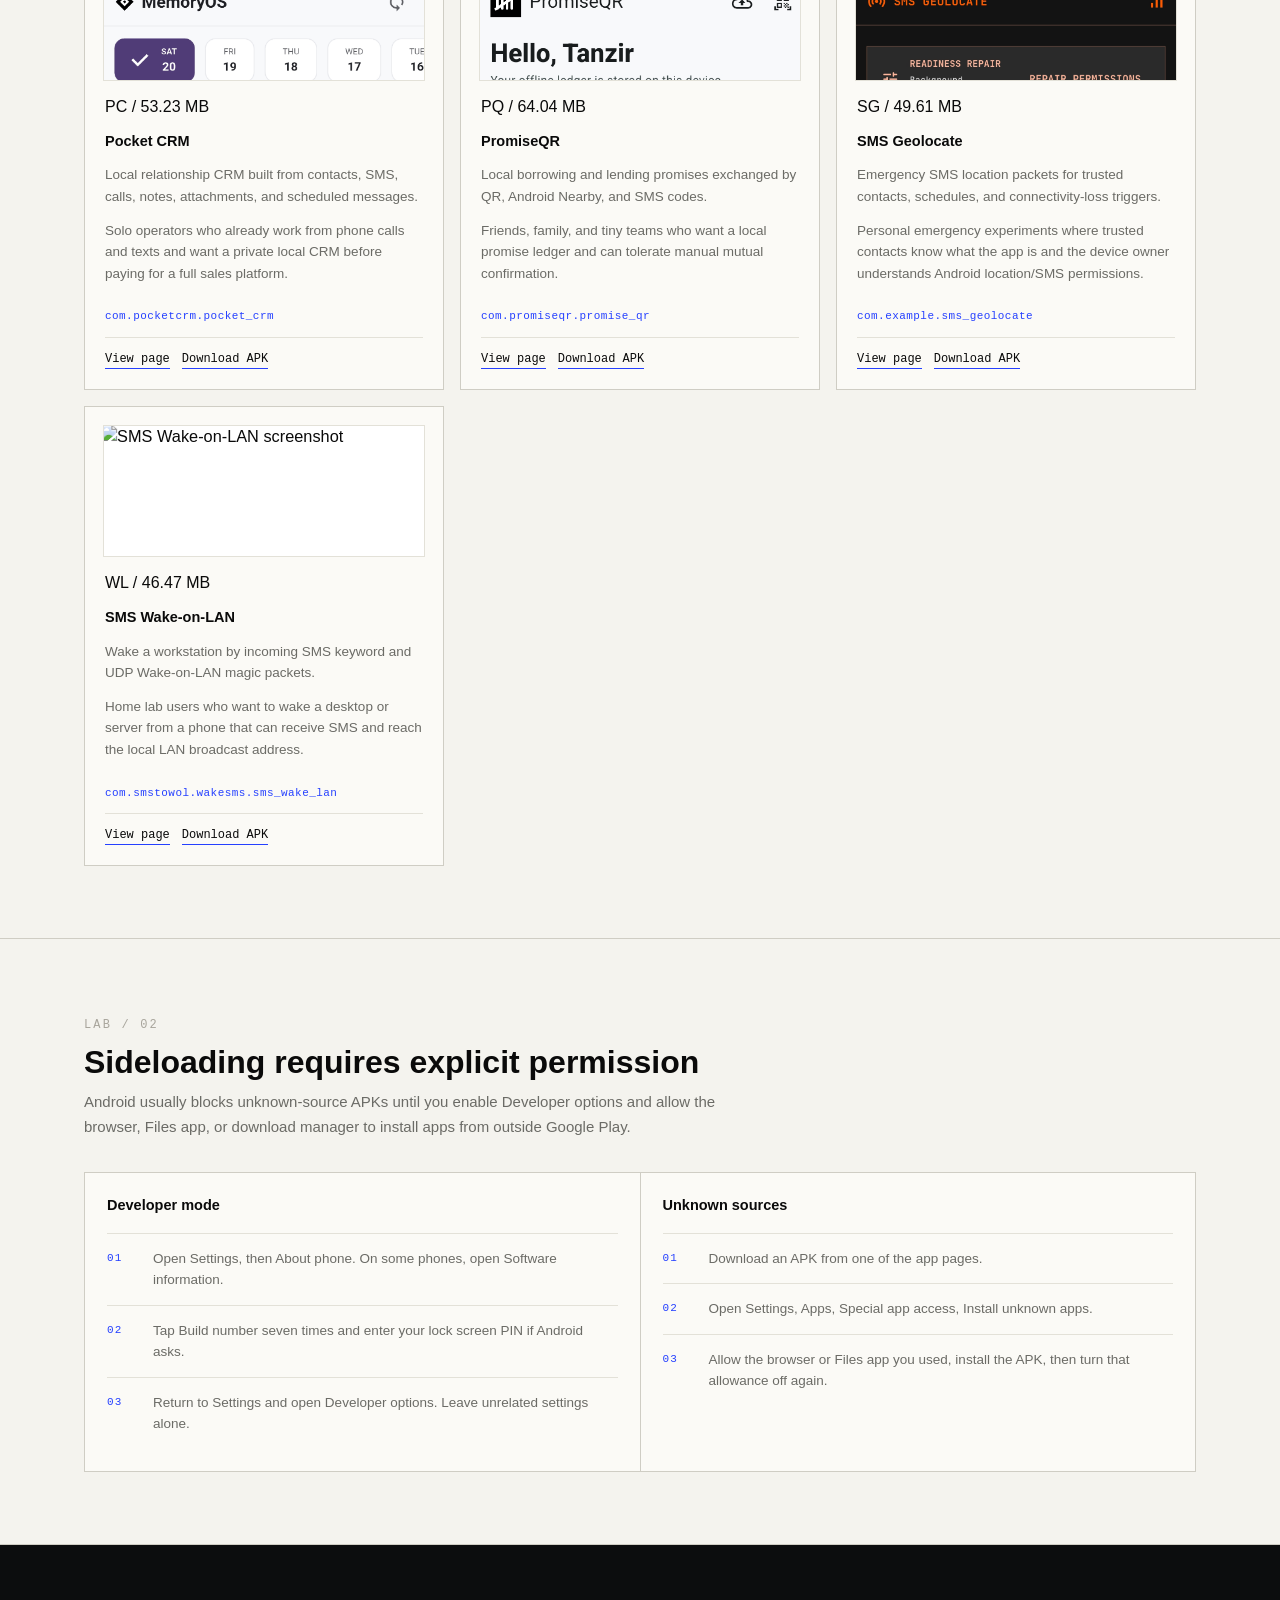
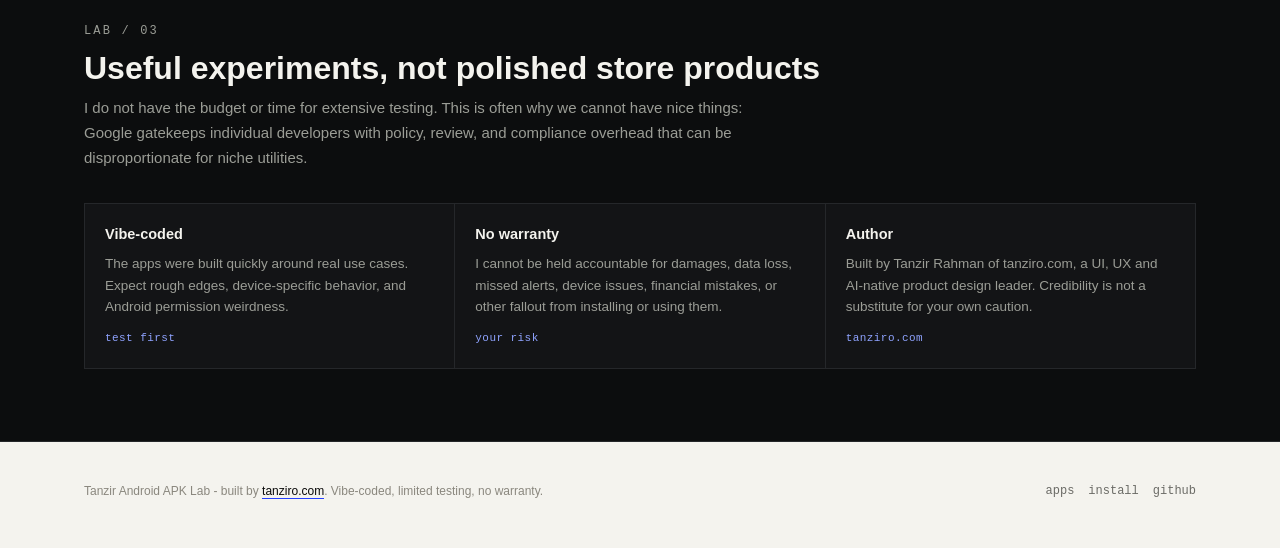
==== commit ca18e1cd: "Polish favicon and app directory spacing" ====
--- a/index.html
+++ b/index.html
@@ -14,6 +14,7 @@
     <meta property="og:type" content="website">
     <meta property="og:url" content="https://tanzir71.github.io/android-apk-landing-pages/">
     <meta name="twitter:card" content="summary">
+    <link rel="icon" type="image/svg+xml" href="data:image/svg+xml,%3Csvg%20xmlns%3D%27http%3A%2F%2Fwww.w3.org%2F2000%2Fsvg%27%20viewBox%3D%270%200%20100%20100%27%3E%3Crect%20width%3D%27100%27%20height%3D%27100%27%20rx%3D%2712%27%20fill%3D%27%230a0a0a%27%2F%3E%3Ctext%20x%3D%2750%27%20y%3D%2766%27%20font-size%3D%2758%27%20text-anchor%3D%27middle%27%3E%E2%9A%92%EF%B8%8F%3C%2Ftext%3E%3C%2Fsvg%3E">
     <link rel="stylesheet" href="./styles.css">
     <script type="application/ld+json">{"@context":"https://schema.org","@type":"CollectionPage","name":"Tanzir Android APK Lab","description":"A single GitHub Pages repo hosting vibe-coded Android APK landing pages and downloads by Tanzir Rahman.","url":"https://tanzir71.github.io/android-apk-landing-pages/","author":{"url":"https://tanziro.com","name":"Tanzir Rahman","@type":"Person"},"hasPart":[{"url":"https://tanzir71.github.io/android-apk-landing-pages/bengal-ledger/","name":"Bengal Ledger","applicationCategory":"FinanceApplication","@type":"SoftwareApplication","operatingSystem":"Android"},{"url":"https://tanzir71.github.io/android-apk-landing-pages/bluetooth-mouse-jiggler/","name":"Bluetooth Mouse Jiggler","applicationCategory":"UtilitiesApplication","@type":"SoftwareApplication","operatingSystem":"Android"},{"url":"https://tanzir71.github.io/android-apk-landing-pages/memoryos/","name":"MemoryOS","applicationCategory":"ProductivityApplication","@type":"SoftwareApplication","operatingSystem":"Android"},{"url":"https://tanzir71.github.io/android-apk-landing-pages/pocket-crm/","name":"Pocket CRM","applicationCategory":"BusinessApplication","@type":"SoftwareApplication","operatingSystem":"Android"},{"url":"https://tanzir71.github.io/android-apk-landing-pages/promiseqr/","name":"PromiseQR","applicationCategory":"FinanceApplication","@type":"SoftwareApplication","operatingSystem":"Android"},{"url":"https://tanzir71.github.io/android-apk-landing-pages/sms-geolocate/","name":"SMS Geolocate","applicationCategory":"UtilitiesApplication","@type":"SoftwareApplication","operatingSystem":"Android"},{"url":"https://tanzir71.github.io/android-apk-landing-pages/sms-wake-lan/","name":"SMS Wake-on-LAN","applicationCategory":"UtilitiesApplication","@type":"SoftwareApplication","operatingSystem":"Android"}]}</script>
 </head>
--- a/styles.css
+++ b/styles.css
@@ -534,11 +534,17 @@
   overflow-x: auto;
 }
 .master-terminal .muted { color: var(--dk-mute); }
-.app-directory { align-items: stretch; }
+.app-directory {
+  align-items: stretch;
+  gap: 16px;
+  background: transparent;
+  border: 0;
+}
 .app-cell {
   display: flex;
   flex-direction: column;
   gap: 12px;
+  border: 1px solid var(--border);
 }
 .app-thumb {
   display: block;
